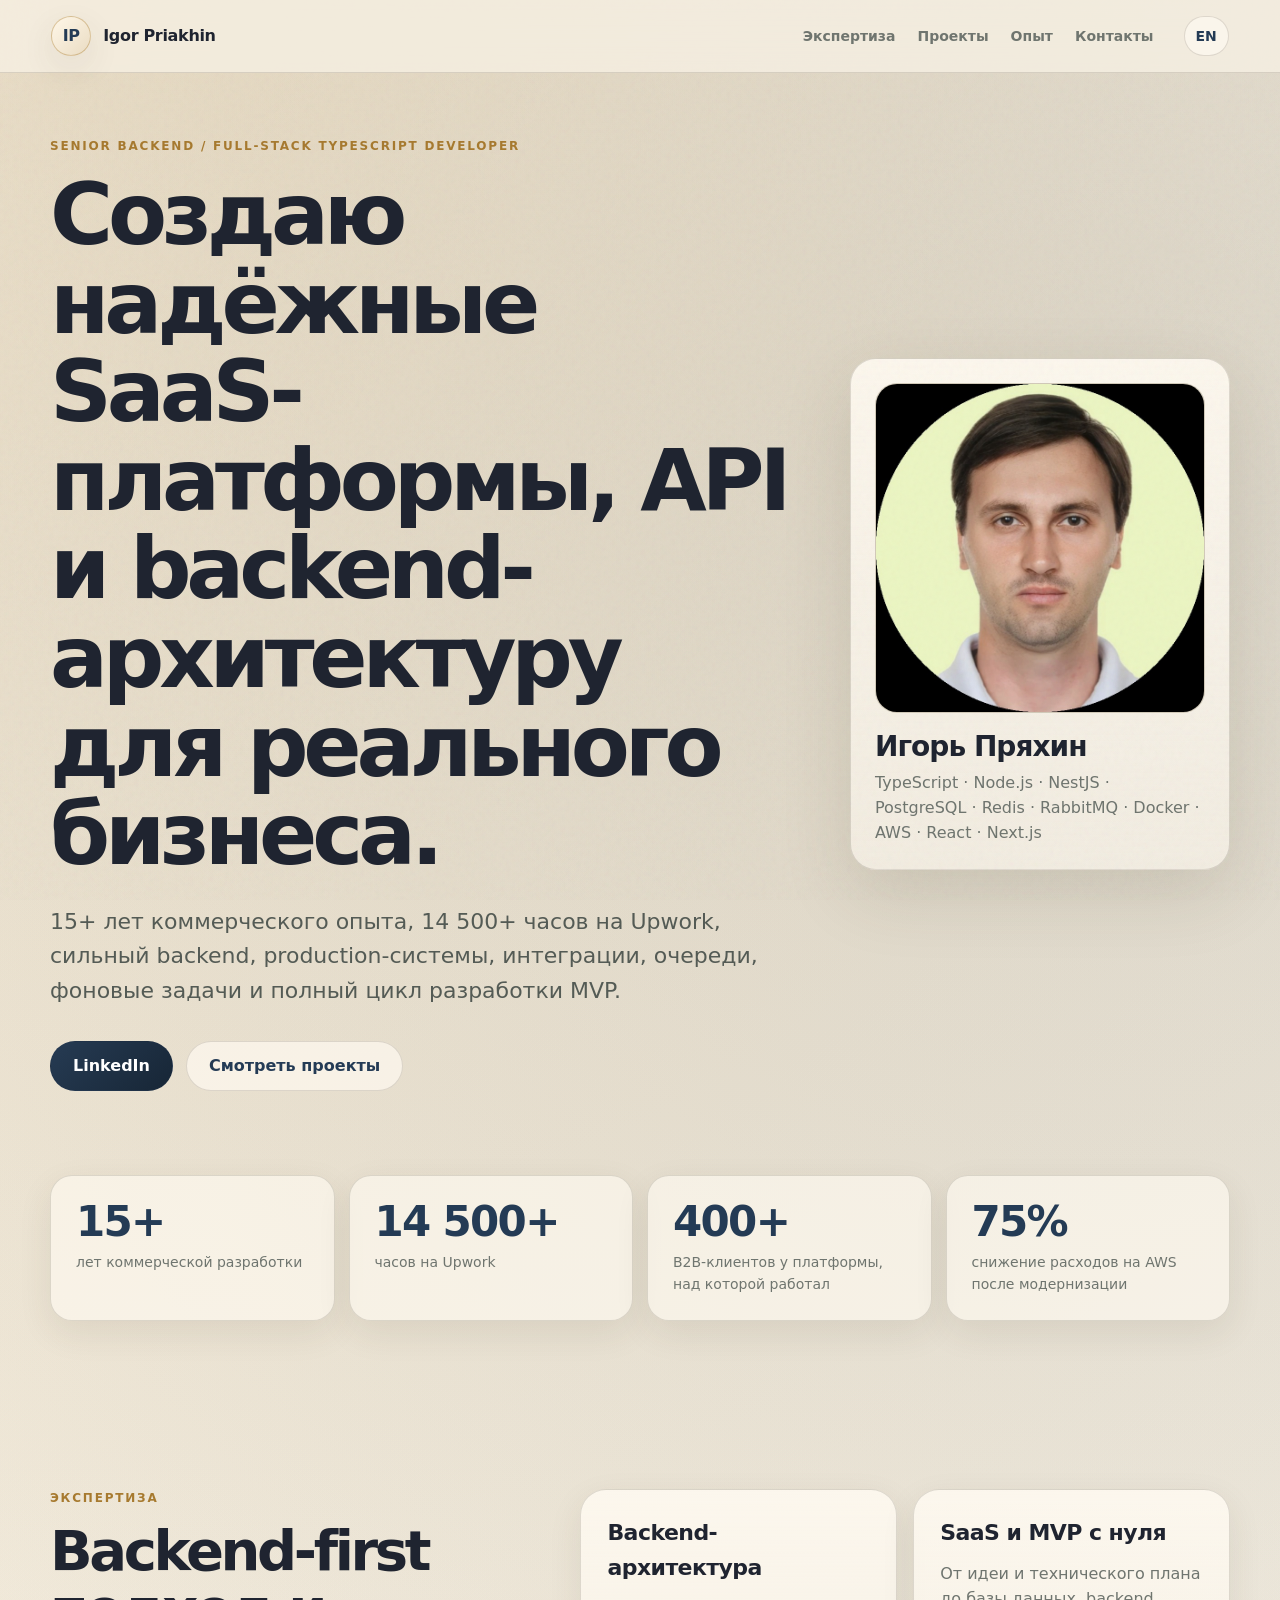
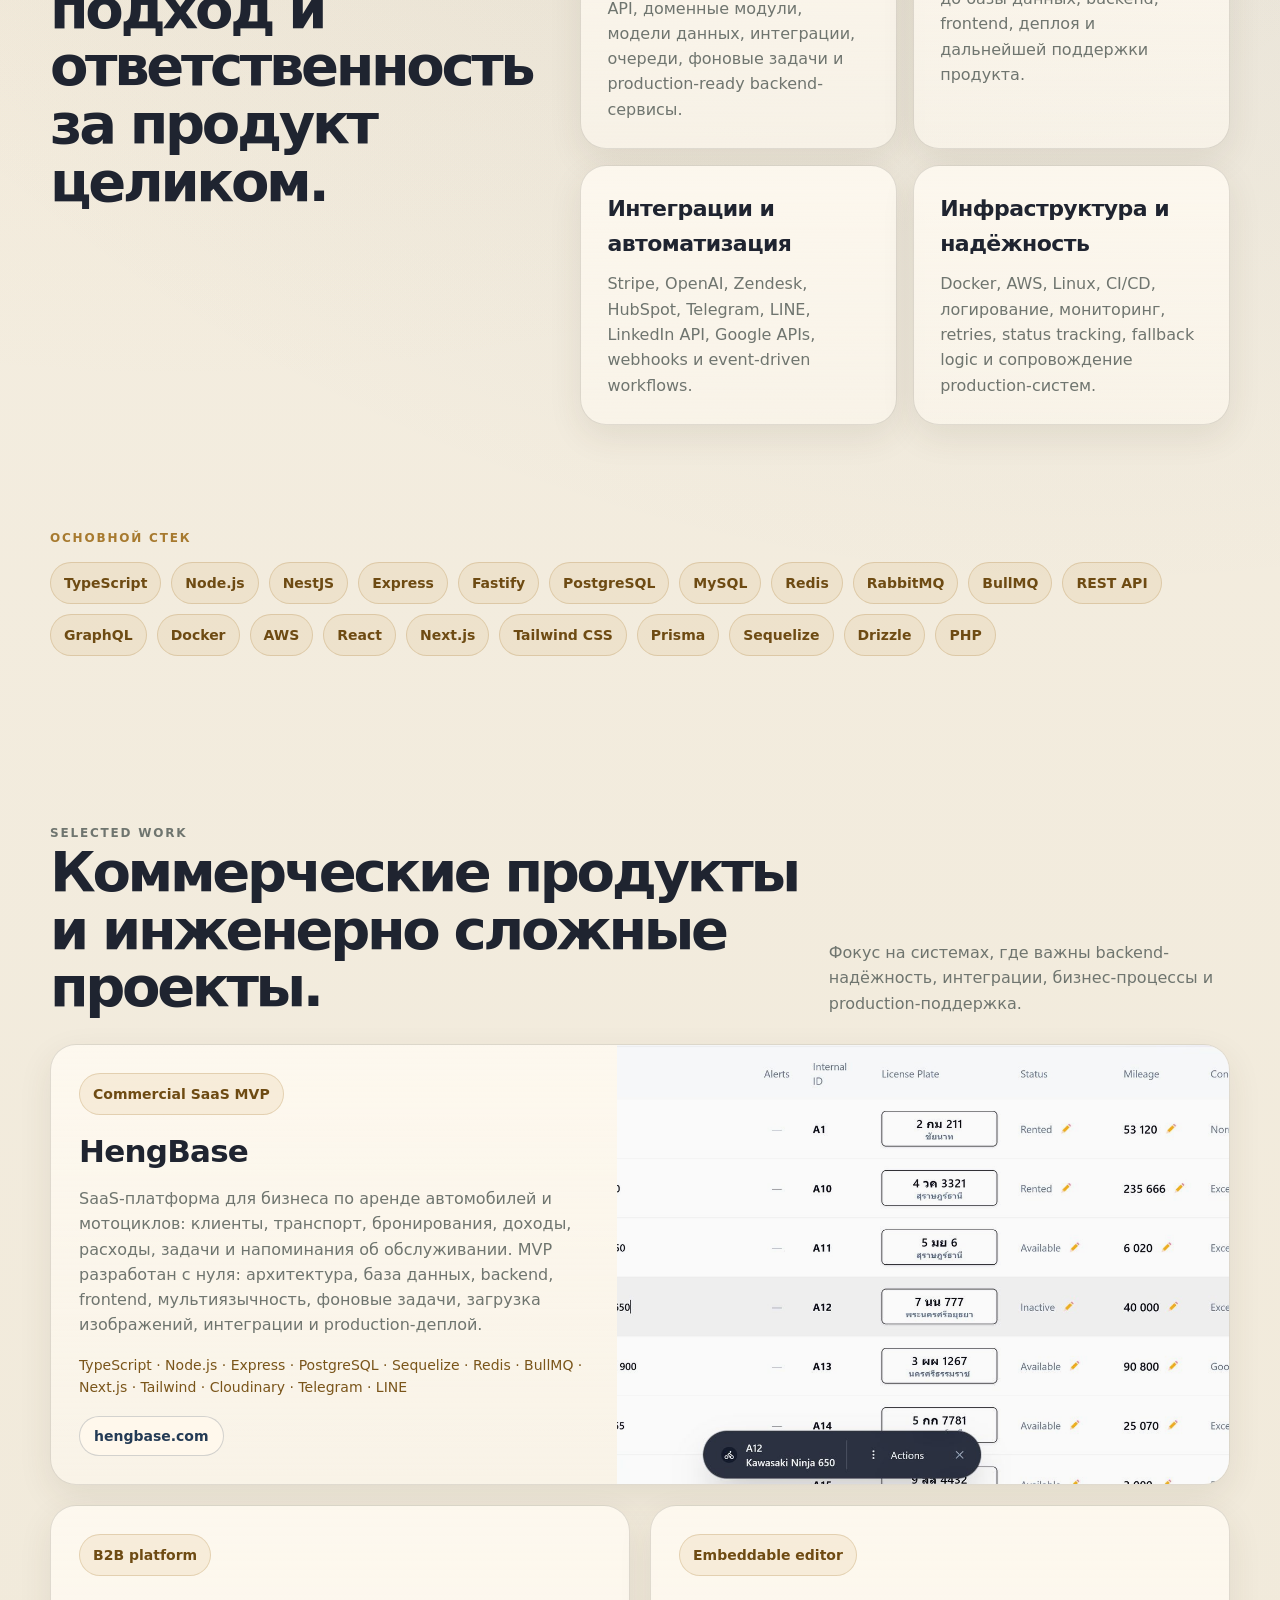
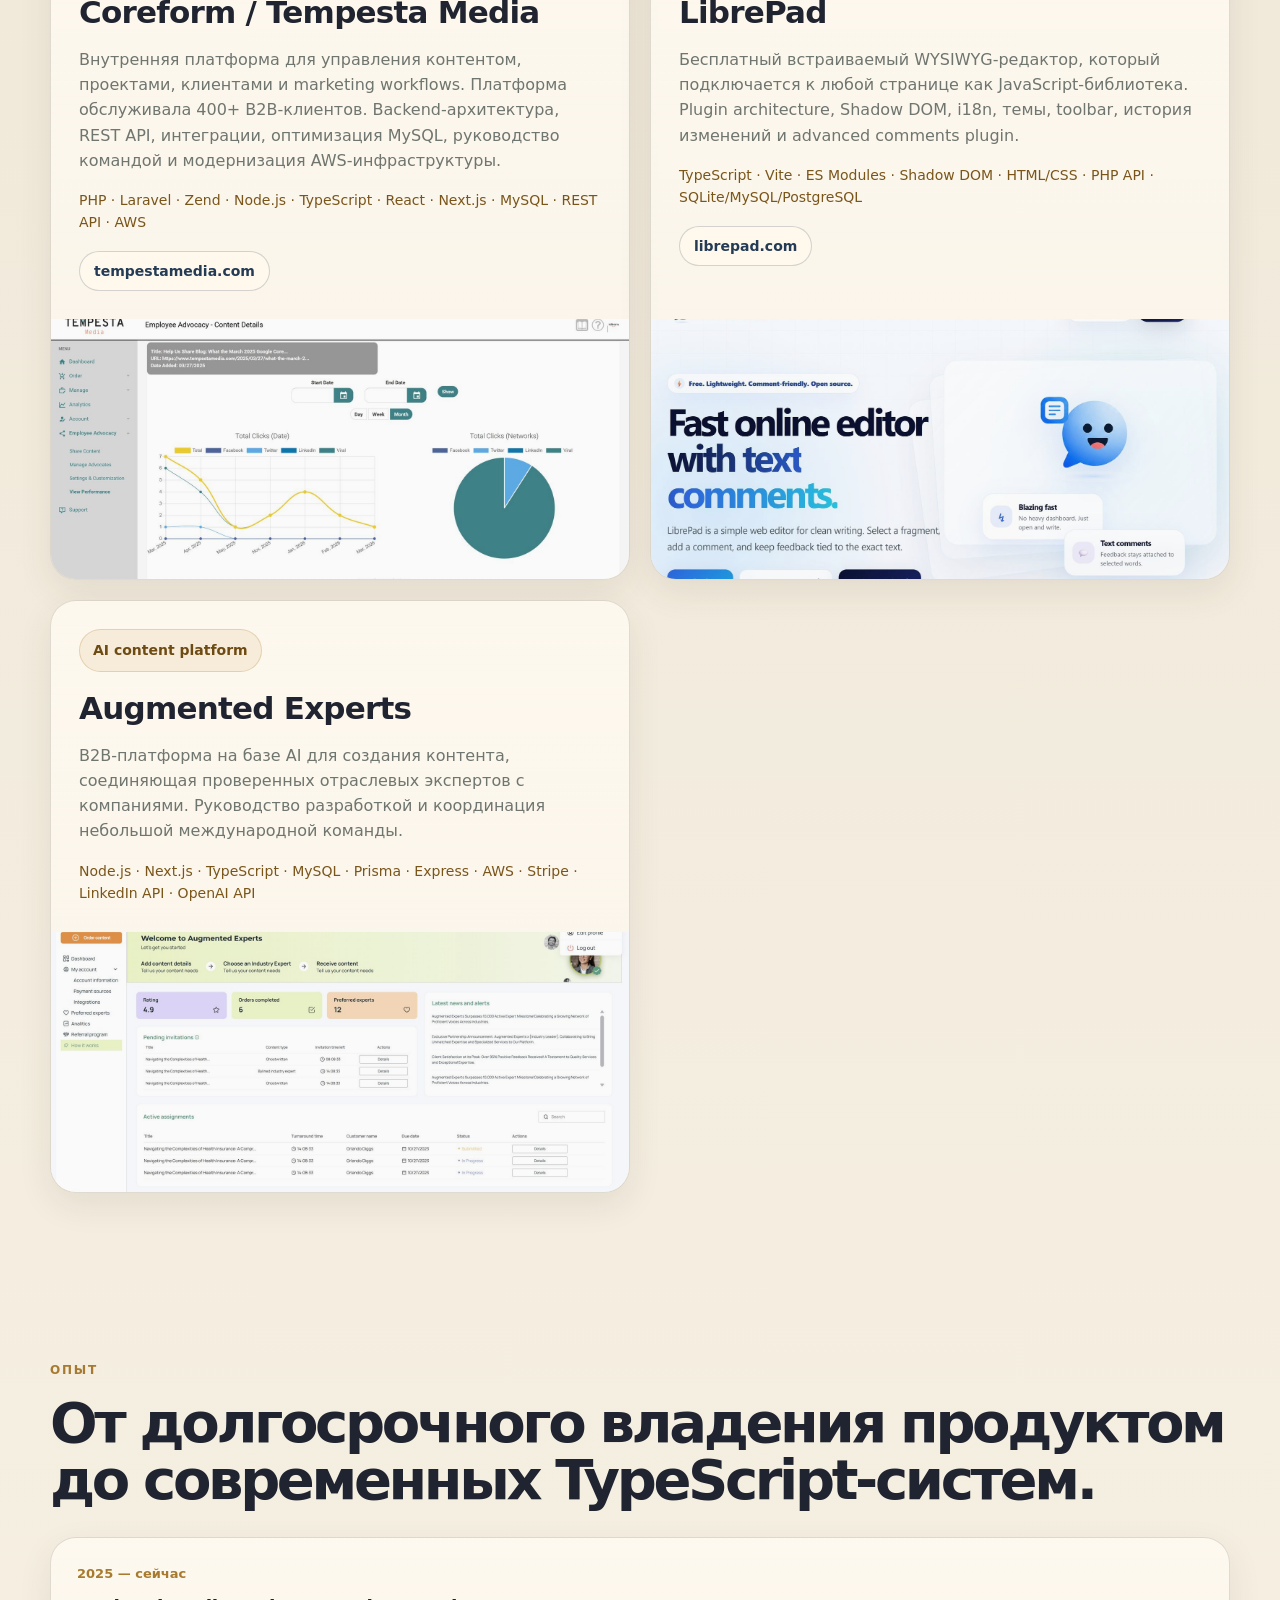
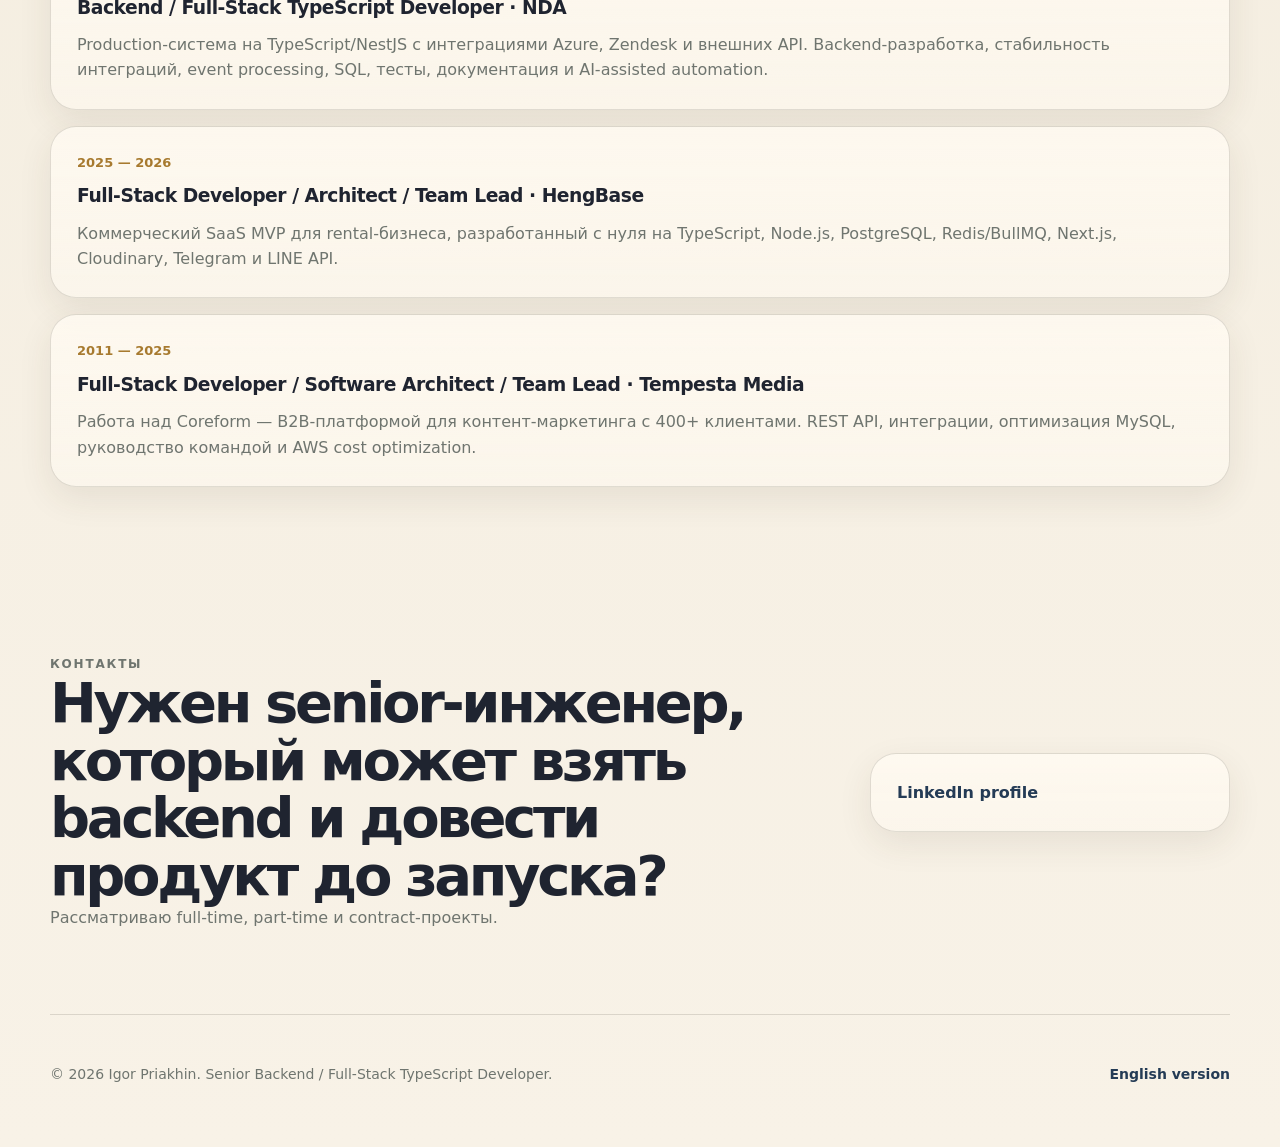
==== index.html @ e327070d "Initial portfolio website" ====
<!doctype html>
<html lang="ru">
<head>
  <meta charset="utf-8" />
  <meta name="viewport" content="width=device-width, initial-scale=1" />
  <title>Игорь Пряхин — Senior Backend / Full-Stack TypeScript Developer</title>
  <meta name="description" content="Senior Backend / Full-Stack TypeScript разработчик: Node.js, NestJS, PostgreSQL, Redis, RabbitMQ, BullMQ, Docker, AWS, React, Next.js. SaaS, MVP, API, интеграции и production-системы." />
  <meta name="keywords" content="Senior Backend Developer, Full-Stack Developer, TypeScript, Node.js, NestJS, PostgreSQL, Redis, RabbitMQ, BullMQ, Docker, AWS, React, Next.js, SaaS, MVP, API integrations" />
  <meta name="author" content="Igor Priakhin" />
  <meta name="robots" content="index, follow" />
  <meta property="og:title" content="Игорь Пряхин — Senior Backend / Full-Stack TypeScript Developer" />
  <meta property="og:description" content="15+ лет опыта. Backend-архитектура, SaaS/MVP, API, интеграции, очереди, фоновые задачи и production-системы." />
  <meta property="og:type" content="website" />
  <meta property="og:locale" content="ru_RU" />
  <meta property="og:image" content="assets/igor-priakhin.jpg" />
  <meta name="twitter:card" content="summary_large_image" />
  <meta name="twitter:title" content="Игорь Пряхин — Senior Backend / Full-Stack TypeScript Developer" />
  <meta name="twitter:description" content="TypeScript, Node.js, NestJS, PostgreSQL, Redis, RabbitMQ/BullMQ, Docker, AWS, React, Next.js." />
  <link rel="alternate" hreflang="ru" href="index.html" />
  <link rel="alternate" hreflang="en" href="en.html" />
  <link rel="icon" href="assets/igor-priakhin.jpg" />
  <link rel="stylesheet" href="styles.css" />
  <script type="application/ld+json">
  {
    "@context": "https://schema.org",
    "@type": "Person",
    "name": "Igor Priakhin",
    "jobTitle": "Senior Backend-Oriented Full-Stack Developer",
    "image": "assets/igor-priakhin.jpg",
    "sameAs": ["https://www.linkedin.com/in/igor-priakhin-916a1a84"],
    "knowsAbout": ["TypeScript", "Node.js", "NestJS", "PostgreSQL", "Redis", "RabbitMQ", "BullMQ", "Docker", "AWS", "React", "Next.js", "SaaS", "API integrations"],
    "url": ""
  }
  </script>
</head>
<body>
  <div class="noise"></div>
  <header class="site-header">
    <a href="#top" class="brand" aria-label="Игорь Пряхин — главная">
      <span class="brand-mark">IP</span>
      <span>Igor Priakhin</span>
    </a>
    <nav class="nav" aria-label="Главная навигация">
      <a href="#expertise">Экспертиза</a>
      <a href="#projects">Проекты</a>
      <a href="#experience">Опыт</a>
      <a href="#contact">Контакты</a>
      <a class="lang-switch" href="en.html" hreflang="en">EN</a>
    </nav>
  </header>

  <main id="top">
    <section class="hero section">
      <div class="hero-copy">
        <p class="eyebrow">Senior Backend / Full-Stack TypeScript Developer</p>
        <h1>Создаю надёжные SaaS-платформы, API и backend-архитектуру для реального бизнеса.</h1>
        <p class="lead">15+ лет коммерческого опыта, 14 500+ часов на Upwork, сильный backend, production-системы, интеграции, очереди, фоновые задачи и полный цикл разработки MVP.</p>
        <div class="hero-actions">
          <a class="btn primary" href="https://www.linkedin.com/in/igor-priakhin-916a1a84" target="_blank" rel="noreferrer">LinkedIn</a>
          <a class="btn secondary" href="#projects">Смотреть проекты</a>
        </div>
      </div>
      <aside class="hero-card" aria-label="Краткий профиль">
        <img src="assets/igor-priakhin.jpg" alt="Игорь Пряхин, Senior Backend / Full-Stack TypeScript Developer" class="portrait" />
        <div>
          <h2>Игорь Пряхин</h2>
          <p>TypeScript · Node.js · NestJS · PostgreSQL · Redis · RabbitMQ · Docker · AWS · React · Next.js</p>
        </div>
      </aside>
    </section>

    <section class="stats section" aria-label="Ключевые достижения">
      <div class="stat"><strong>15+</strong><span>лет коммерческой разработки</span></div>
      <div class="stat"><strong>14 500+</strong><span>часов на Upwork</span></div>
      <div class="stat"><strong>400+</strong><span>B2B-клиентов у платформы, над которой работал</span></div>
      <div class="stat"><strong>75%</strong><span>снижение расходов на AWS после модернизации</span></div>
    </section>

    <section id="expertise" class="section split">
      <div>
        <p class="eyebrow">Экспертиза</p>
        <h2>Backend-first подход и ответственность за продукт целиком.</h2>
      </div>
      <div class="cards two">
        <article class="card"><h3>Backend-архитектура</h3><p>API, доменные модули, модели данных, интеграции, очереди, фоновые задачи и production-ready backend-сервисы.</p></article>
        <article class="card"><h3>SaaS и MVP с нуля</h3><p>От идеи и технического плана до базы данных, backend, frontend, деплоя и дальнейшей поддержки продукта.</p></article>
        <article class="card"><h3>Интеграции и автоматизация</h3><p>Stripe, OpenAI, Zendesk, HubSpot, Telegram, LINE, LinkedIn API, Google APIs, webhooks и event-driven workflows.</p></article>
        <article class="card"><h3>Инфраструктура и надёжность</h3><p>Docker, AWS, Linux, CI/CD, логирование, мониторинг, retries, status tracking, fallback logic и сопровождение production-систем.</p></article>
      </div>
    </section>

    <section class="section stack-section">
      <p class="eyebrow">Основной стек</p>
      <div class="stack-cloud" aria-label="Технологический стек">
        <span>TypeScript</span><span>Node.js</span><span>NestJS</span><span>Express</span><span>Fastify</span><span>PostgreSQL</span><span>MySQL</span><span>Redis</span><span>RabbitMQ</span><span>BullMQ</span><span>REST API</span><span>GraphQL</span><span>Docker</span><span>AWS</span><span>React</span><span>Next.js</span><span>Tailwind CSS</span><span>Prisma</span><span>Sequelize</span><span>Drizzle</span><span>PHP</span>
      </div>
    </section>

    <section id="projects" class="section">
      <div class="section-head">
        <div>
          <p class="eyebrow">Selected work</p>
          <h2>Коммерческие продукты и инженерно сложные проекты.</h2>
        </div>
        <p>Фокус на системах, где важны backend-надёжность, интеграции, бизнес-процессы и production-поддержка.</p>
      </div>

      <div class="project-grid">
        <article class="project-card featured">
          <div class="project-copy">
            <span class="tag">Commercial SaaS MVP</span>
            <h3>HengBase</h3>
            <p>SaaS-платформа для бизнеса по аренде автомобилей и мотоциклов: клиенты, транспорт, бронирования, доходы, расходы, задачи и напоминания об обслуживании. MVP разработан с нуля: архитектура, база данных, backend, frontend, мультиязычность, фоновые задачи, загрузка изображений, интеграции и production-деплой.</p>
            <p class="tech">TypeScript · Node.js · Express · PostgreSQL · Sequelize · Redis · BullMQ · Next.js · Tailwind · Cloudinary · Telegram · LINE</p>
            <div class="project-links"><a class="project-link" href="https://hengbase.com" target="_blank" rel="noreferrer">hengbase.com</a></div>
          </div>
          <button class="project-shot" data-gallery="hengbase" aria-label="Открыть скриншоты HengBase"><img loading="lazy" src="assets/projects/hengbase/01.jpg" alt="Скриншот интерфейса HengBase" /></button>
        </article>

        <article class="project-card">
          <div class="project-copy">
            <span class="tag">B2B platform</span>
            <h3>Coreform / Tempesta Media</h3>
            <p>Внутренняя платформа для управления контентом, проектами, клиентами и marketing workflows. Платформа обслуживала 400+ B2B-клиентов. Backend-архитектура, REST API, интеграции, оптимизация MySQL, руководство командой и модернизация AWS-инфраструктуры.</p>
            <p class="tech">PHP · Laravel · Zend · Node.js · TypeScript · React · Next.js · MySQL · REST API · AWS</p>
            <div class="project-links"><a class="project-link" href="https://tempestamedia.com" target="_blank" rel="noreferrer">tempestamedia.com</a></div>
          </div>
          <button class="project-shot" data-gallery="coreform" aria-label="Открыть скриншоты Coreform"><img loading="lazy" src="assets/projects/coreform/01.jpg" alt="Скриншот интерфейса Coreform / Tempesta Media" /></button>
        </article>

        <article class="project-card">
          <div class="project-copy">
            <span class="tag">Embeddable editor</span>
            <h3>LibrePad</h3>
            <p>Бесплатный встраиваемый WYSIWYG-редактор, который подключается к любой странице как JavaScript-библиотека. Plugin architecture, Shadow DOM, i18n, темы, toolbar, история изменений и advanced comments plugin.</p>
            <p class="tech">TypeScript · Vite · ES Modules · Shadow DOM · HTML/CSS · PHP API · SQLite/MySQL/PostgreSQL</p>
            <div class="project-links"><a class="project-link" href="https://librepad.com" target="_blank" rel="noreferrer">librepad.com</a></div>
          </div>
          <button class="project-shot" data-gallery="librepad" aria-label="Открыть скриншоты LibrePad"><img loading="lazy" src="assets/projects/librepad/01.jpg" alt="Скриншот редактора LibrePad" /></button>
        </article>

        <article class="project-card">
          <div class="project-copy">
            <span class="tag">AI content platform</span>
            <h3>Augmented Experts</h3>
            <p>B2B-платформа на базе AI для создания контента, соединяющая проверенных отраслевых экспертов с компаниями. Руководство разработкой и координация небольшой международной команды.</p>
            <p class="tech">Node.js · Next.js · TypeScript · MySQL · Prisma · Express · AWS · Stripe · LinkedIn API · OpenAI API</p>
          </div>
          <button class="project-shot" data-gallery="augmented" aria-label="Открыть скриншоты Augmented Experts"><img loading="lazy" src="assets/projects/augmented-experts/01.jpg" alt="Скриншот интерфейса Augmented Experts" /></button>
        </article>
      </div>
    </section>

    <section id="experience" class="section timeline-section">
      <p class="eyebrow">Опыт</p>
      <h2>От долгосрочного владения продуктом до современных TypeScript-систем.</h2>
      <div class="timeline">
        <article><time>2025 — сейчас</time><h3>Backend / Full-Stack TypeScript Developer · NDA</h3><p>Production-система на TypeScript/NestJS с интеграциями Azure, Zendesk и внешних API. Backend-разработка, стабильность интеграций, event processing, SQL, тесты, документация и AI-assisted automation.</p></article>
        <article><time>2025 — 2026</time><h3>Full-Stack Developer / Architect / Team Lead · HengBase</h3><p>Коммерческий SaaS MVP для rental-бизнеса, разработанный с нуля на TypeScript, Node.js, PostgreSQL, Redis/BullMQ, Next.js, Cloudinary, Telegram и LINE API.</p></article>
        <article><time>2011 — 2025</time><h3>Full-Stack Developer / Software Architect / Team Lead · Tempesta Media</h3><p>Работа над Coreform — B2B-платформой для контент-маркетинга с 400+ клиентами. REST API, интеграции, оптимизация MySQL, руководство командой и AWS cost optimization.</p></article>
      </div>
    </section>

    <section id="contact" class="section contact">
      <div>
        <p class="eyebrow">Контакты</p>
        <h2>Нужен senior-инженер, который может взять backend и довести продукт до запуска?</h2>
        <p>Рассматриваю full-time, part-time и contract-проекты.</p>
      </div>
      <div class="contact-card">
        <a href="https://www.linkedin.com/in/igor-priakhin-916a1a84" target="_blank" rel="noreferrer">LinkedIn profile</a>
      </div>
    </section>
  </main>

  <footer class="footer">
    <p>© 2026 Igor Priakhin. Senior Backend / Full-Stack TypeScript Developer.</p>
    <p><a href="en.html">English version</a></p>
  </footer>

  <dialog class="gallery" id="gallery">
    <button class="close" id="closeGallery" aria-label="Закрыть галерею">×</button>
    <button class="arrow prev" id="prevShot" aria-label="Предыдущий скриншот">‹</button>
    <img id="galleryImage" alt="Скриншот проекта" />
    <button class="arrow next" id="nextShot" aria-label="Следующий скриншот">›</button>
    <p id="galleryCaption"></p>
  </dialog>

  <script src="script.js"></script>
</body>
</html>
---- styles.css ----
:root{
  --paper:#f6f0e4;
  --paper-2:#fffaf1;
  --ink:#1f2430;
  --muted:#6f756f;
  --soft:#e5dccb;
  --line:rgba(45,38,27,.14);
  --panel:rgba(255,250,241,.78);
  --panel-solid:#fffaf1;
  --gold:#a77a2f;
  --gold-2:#c99a49;
  --blue:#243b55;
  --green:#3d5547;
  --shadow:0 24px 70px rgba(64,52,34,.13);
  --shadow-soft:0 12px 34px rgba(64,52,34,.09);
  --radius:26px;
}
*{box-sizing:border-box}
html{scroll-behavior:smooth}
body{
  margin:0;
  font-family:Inter,ui-sans-serif,system-ui,-apple-system,BlinkMacSystemFont,"Segoe UI",Roboto,Arial,sans-serif;
  color:var(--ink);
  line-height:1.58;
  background:
    radial-gradient(circle at 14% 0%, rgba(201,154,73,.18), transparent 33%),
    radial-gradient(circle at 86% 8%, rgba(36,59,85,.12), transparent 31%),
    linear-gradient(180deg,var(--paper),#f1eadb 55%,#f8f2e7);
}
a{color:inherit;text-decoration:none}
img{max-width:100%}
.noise{position:fixed;inset:0;pointer-events:none;opacity:.045;background-image:url("data:image/svg+xml,%3Csvg viewBox='0 0 256 256' xmlns='http://www.w3.org/2000/svg'%3E%3Cfilter id='n'%3E%3CfeTurbulence type='fractalNoise' baseFrequency='.7' numOctaves='3' stitchTiles='stitch'/%3E%3C/filter%3E%3Crect width='100%25' height='100%25' filter='url(%23n)'/%3E%3C/svg%3E");z-index:5;mix-blend-mode:multiply}.site-header{position:sticky;top:0;z-index:10;display:flex;align-items:center;justify-content:space-between;gap:20px;padding:16px clamp(18px,4vw,64px);background:rgba(246,240,228,.79);backdrop-filter:blur(20px);border-bottom:1px solid var(--line)}.brand{display:flex;align-items:center;gap:12px;font-weight:800;letter-spacing:-.02em}.brand-mark{display:grid;place-items:center;width:40px;height:40px;border:1px solid rgba(167,122,47,.38);border-radius:50%;background:linear-gradient(135deg,#fff7e8,#eadcc3);color:var(--blue);box-shadow:var(--shadow-soft)}.nav{display:flex;align-items:center;gap:22px;color:var(--muted);font-size:14px;font-weight:650}.nav a:hover{color:var(--ink)}.lang-switch{display:inline-flex;align-items:center;gap:7px;margin-left:8px;padding:8px 11px;border:1px solid var(--line);border-radius:999px;background:rgba(255,250,241,.68);color:var(--blue)}.section{width:min(1180px,calc(100% - 40px));margin:0 auto;padding:84px 0}.hero{display:grid;grid-template-columns:minmax(0,1.14fr) 380px;gap:50px;align-items:center;min-height:700px;padding-top:64px}.eyebrow{margin:0 0 14px;color:var(--gold);font-weight:850;letter-spacing:.15em;text-transform:uppercase;font-size:12px}.hero h1,.section h2{margin:0;color:var(--ink);line-height:1.03;letter-spacing:-.06em}.hero h1{font-size:clamp(43px,7vw,86px);max-width:900px}.section h2{font-size:clamp(33px,4.4vw,56px)}.lead{margin:26px 0 0;max-width:760px;color:#545b55;font-size:clamp(18px,1.9vw,22px)}.hero-actions{display:flex;flex-wrap:wrap;gap:13px;margin-top:32px}.btn{display:inline-flex;align-items:center;justify-content:center;min-height:50px;padding:0 22px;border-radius:999px;font-weight:800;border:1px solid var(--line);transition:transform .2s ease,box-shadow .2s ease,background .2s ease}.btn:hover{transform:translateY(-1px);box-shadow:var(--shadow-soft)}.btn.primary{background:linear-gradient(135deg,#263b53,#172636);color:#fff;border-color:rgba(36,59,85,.2)}.btn.secondary{background:rgba(255,250,241,.7);color:var(--blue)}.hero-card{padding:24px;border:1px solid var(--line);border-radius:var(--radius);background:linear-gradient(180deg,rgba(255,250,241,.9),rgba(255,250,241,.58));box-shadow:var(--shadow)}.portrait{display:block;width:100%;aspect-ratio:1/1;object-fit:cover;border-radius:22px;border:1px solid rgba(45,38,27,.12);margin-bottom:20px;background:#e9e1cf}.hero-card h2{font-size:28px;margin:0 0 8px;letter-spacing:-.035em}.hero-card p,.section-head p,.card p,.project-copy p,.timeline p,.contact p{color:var(--muted);margin:0}.stats{display:grid;grid-template-columns:repeat(4,1fr);gap:14px;padding-top:0}.stat{padding:25px;border:1px solid var(--line);border-radius:22px;background:rgba(255,250,241,.64);box-shadow:var(--shadow-soft)}.stat strong{display:block;color:var(--blue);font-size:42px;line-height:1;letter-spacing:-.04em}.stat span{display:block;margin-top:8px;color:var(--muted);font-size:14px}.split{display:grid;grid-template-columns:.84fr 1.16fr;gap:48px}.cards.two{display:grid;grid-template-columns:repeat(2,1fr);gap:16px}.card,.project-card,.timeline article,.contact-card{border:1px solid var(--line);border-radius:var(--radius);background:linear-gradient(180deg,rgba(255,250,241,.86),rgba(255,250,241,.55));box-shadow:var(--shadow-soft)}.card{padding:26px}.card h3,.project-copy h3,.timeline h3{margin:0 0 10px;color:var(--ink);letter-spacing:-.025em}.card h3{font-size:22px}.stack-section{padding-top:20px}.stack-cloud{display:flex;flex-wrap:wrap;gap:10px}.stack-cloud span,.tag{display:inline-flex;padding:9px 13px;border:1px solid rgba(167,122,47,.24);border-radius:999px;color:#6e4b13;background:rgba(201,154,73,.12);font-size:14px;font-weight:700}.section-head{display:flex;justify-content:space-between;align-items:end;gap:28px;margin-bottom:28px}.section-head p{max-width:420px}.project-grid{display:grid;grid-template-columns:repeat(2,1fr);gap:20px}.project-card{overflow:hidden;display:grid;grid-template-rows:auto 260px}.project-card.featured{grid-column:1/-1;grid-template-columns:1fr 1.08fr;grid-template-rows:auto}.project-copy{padding:28px}.project-copy h3{font-size:31px;margin-top:12px}.project-links{display:flex;flex-wrap:wrap;gap:10px;margin-top:18px}.project-link{display:inline-flex;align-items:center;gap:7px;min-height:40px;padding:0 14px;border-radius:999px;border:1px solid rgba(36,59,85,.2);background:#fff8ec;color:var(--blue);font-weight:800;font-size:14px}.project-link:hover{background:#f0e2cb}.project-shot{border:0;padding:0;cursor:pointer;background:#e8dfcd;overflow:hidden}.project-shot img{display:block;width:100%;height:100%;object-fit:cover;transition:transform .6s ease,filter .4s ease;filter:saturate(.92) contrast(.96)}.project-shot:hover img{transform:scale(1.035);filter:saturate(1) contrast(1)}.tech{margin-top:16px!important;color:#7a551a!important;font-size:14px}.timeline{display:grid;gap:16px;margin-top:28px}.timeline article{padding:26px}.timeline time{display:block;color:var(--gold);font-weight:850;font-size:13px;margin-bottom:8px}.contact{display:grid;grid-template-columns:1fr 360px;gap:36px;align-items:center}.contact-card{padding:26px;display:grid;gap:14px}.contact-card a{color:var(--blue);font-weight:850}.contact-card a:hover{color:var(--gold)}.gallery{width:min(1160px,calc(100% - 28px));border:1px solid rgba(45,38,27,.16);border-radius:24px;background:#fffaf1;color:var(--ink);box-shadow:var(--shadow);padding:18px}.gallery::backdrop{background:rgba(31,36,48,.55);backdrop-filter:blur(5px)}.gallery img{width:100%;max-height:78vh;object-fit:contain;border-radius:16px;background:#eee2cf}.gallery p{margin:12px 8px 2px;color:var(--muted)}.close,.arrow{position:absolute;border:1px solid rgba(45,38,27,.18);background:rgba(255,250,241,.92);color:var(--ink);cursor:pointer;box-shadow:var(--shadow-soft)}.close{right:16px;top:16px;width:42px;height:42px;border-radius:50%;font-size:28px}.arrow{top:50%;transform:translateY(-50%);width:48px;height:58px;border-radius:18px;font-size:42px}.arrow.prev{left:16px}.arrow.next{right:16px}.footer{width:min(1180px,calc(100% - 40px));margin:0 auto;padding:34px 0 48px;border-top:1px solid var(--line);color:var(--muted);font-size:14px;display:flex;justify-content:space-between;gap:18px}.footer a{font-weight:800;color:var(--blue)}
@media (max-width:980px){.nav{gap:14px}.hero,.split,.contact,.project-card.featured{grid-template-columns:1fr}.hero{min-height:auto;padding-top:48px}.hero-card{max-width:520px}.stats,.cards.two,.project-grid{grid-template-columns:1fr}.project-card,.project-card.featured{grid-template-rows:auto 225px}.section-head{display:block}.section-head p{margin-top:12px}.hero h1{font-size:46px}.section{padding:58px 0}.site-header{padding-inline:20px}.contact-card{max-width:420px}.footer{display:block}.footer p{margin:8px 0}}
@media (max-width:680px){.nav a:not(.lang-switch){display:none}.hero-actions{display:grid}.btn{width:100%}.stats{gap:10px}.stat{padding:20px}.stat strong{font-size:34px}.project-copy{padding:22px}.project-copy h3{font-size:26px}.gallery{padding:10px}.arrow{display:none}.section{width:min(100% - 28px,1180px)}.site-header{gap:10px}.brand span:last-child{font-size:15px}.hero h1{font-size:40px}.lead{font-size:18px}}
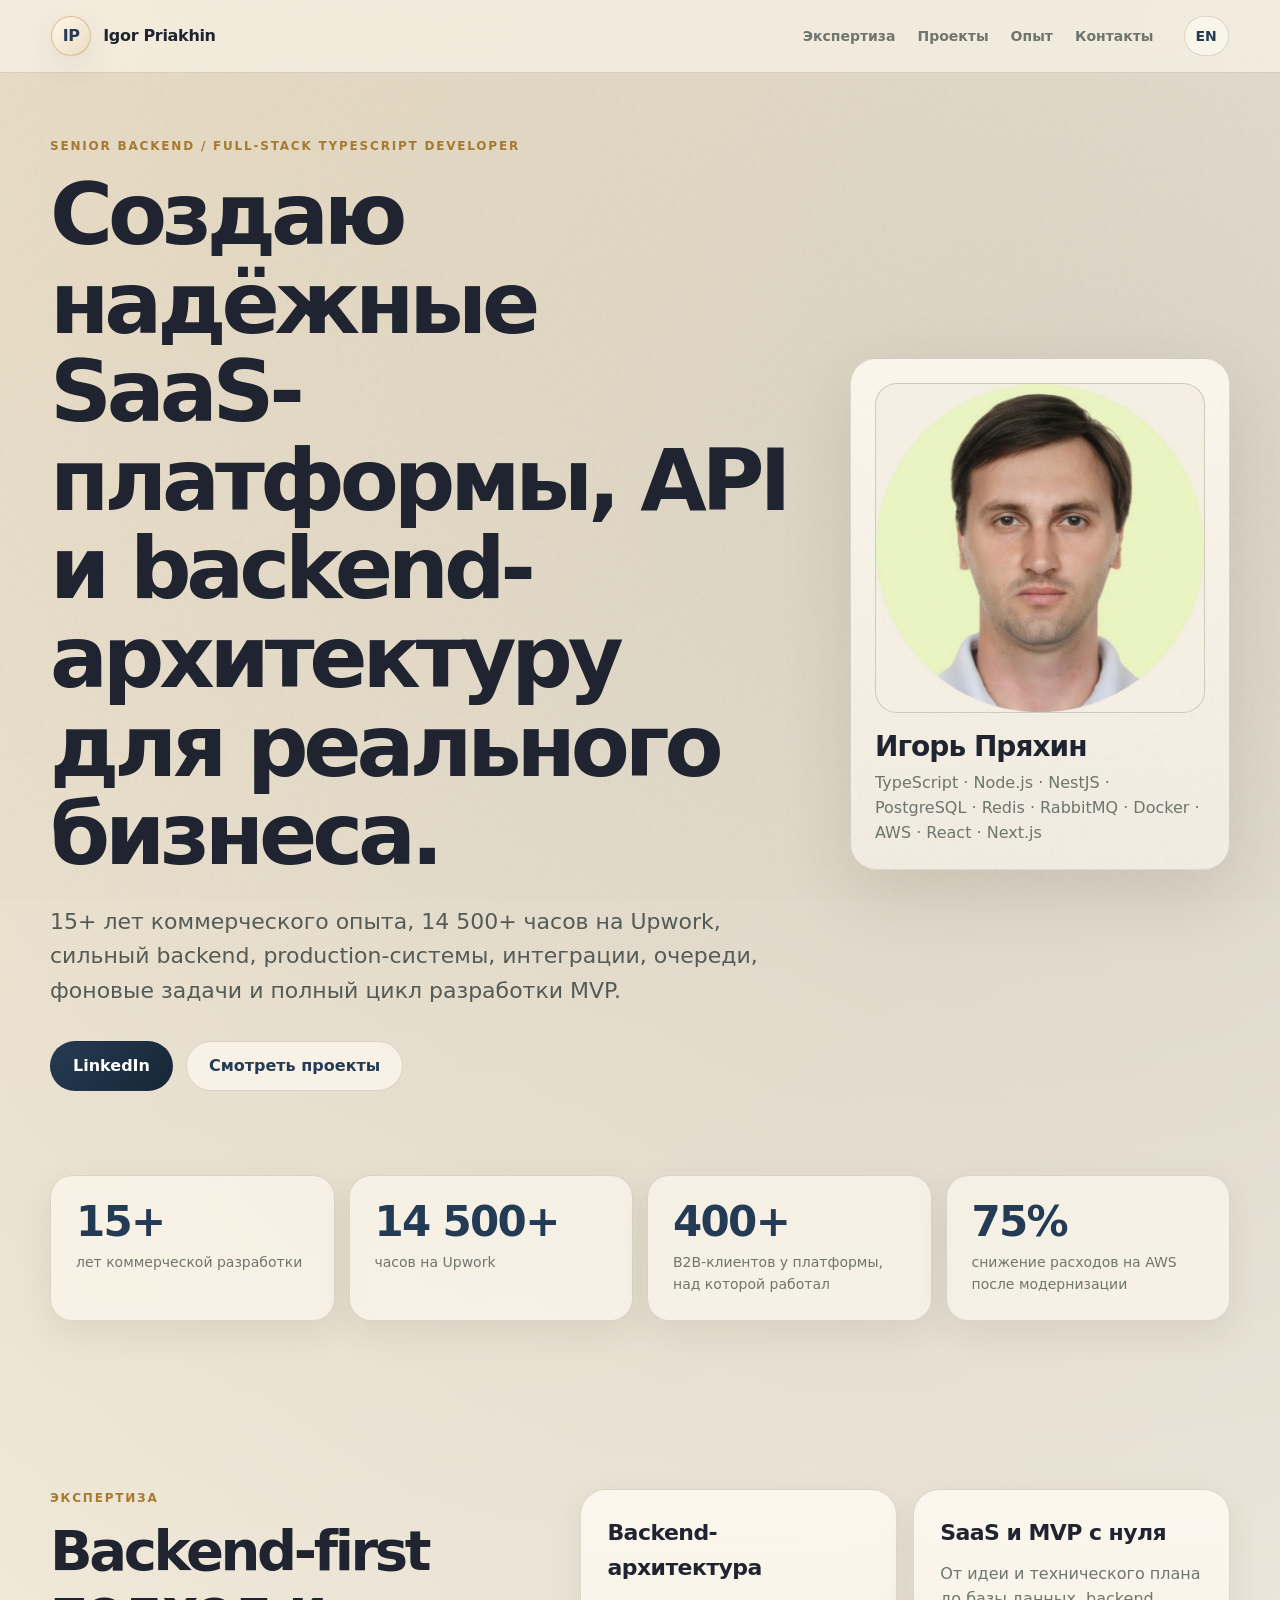
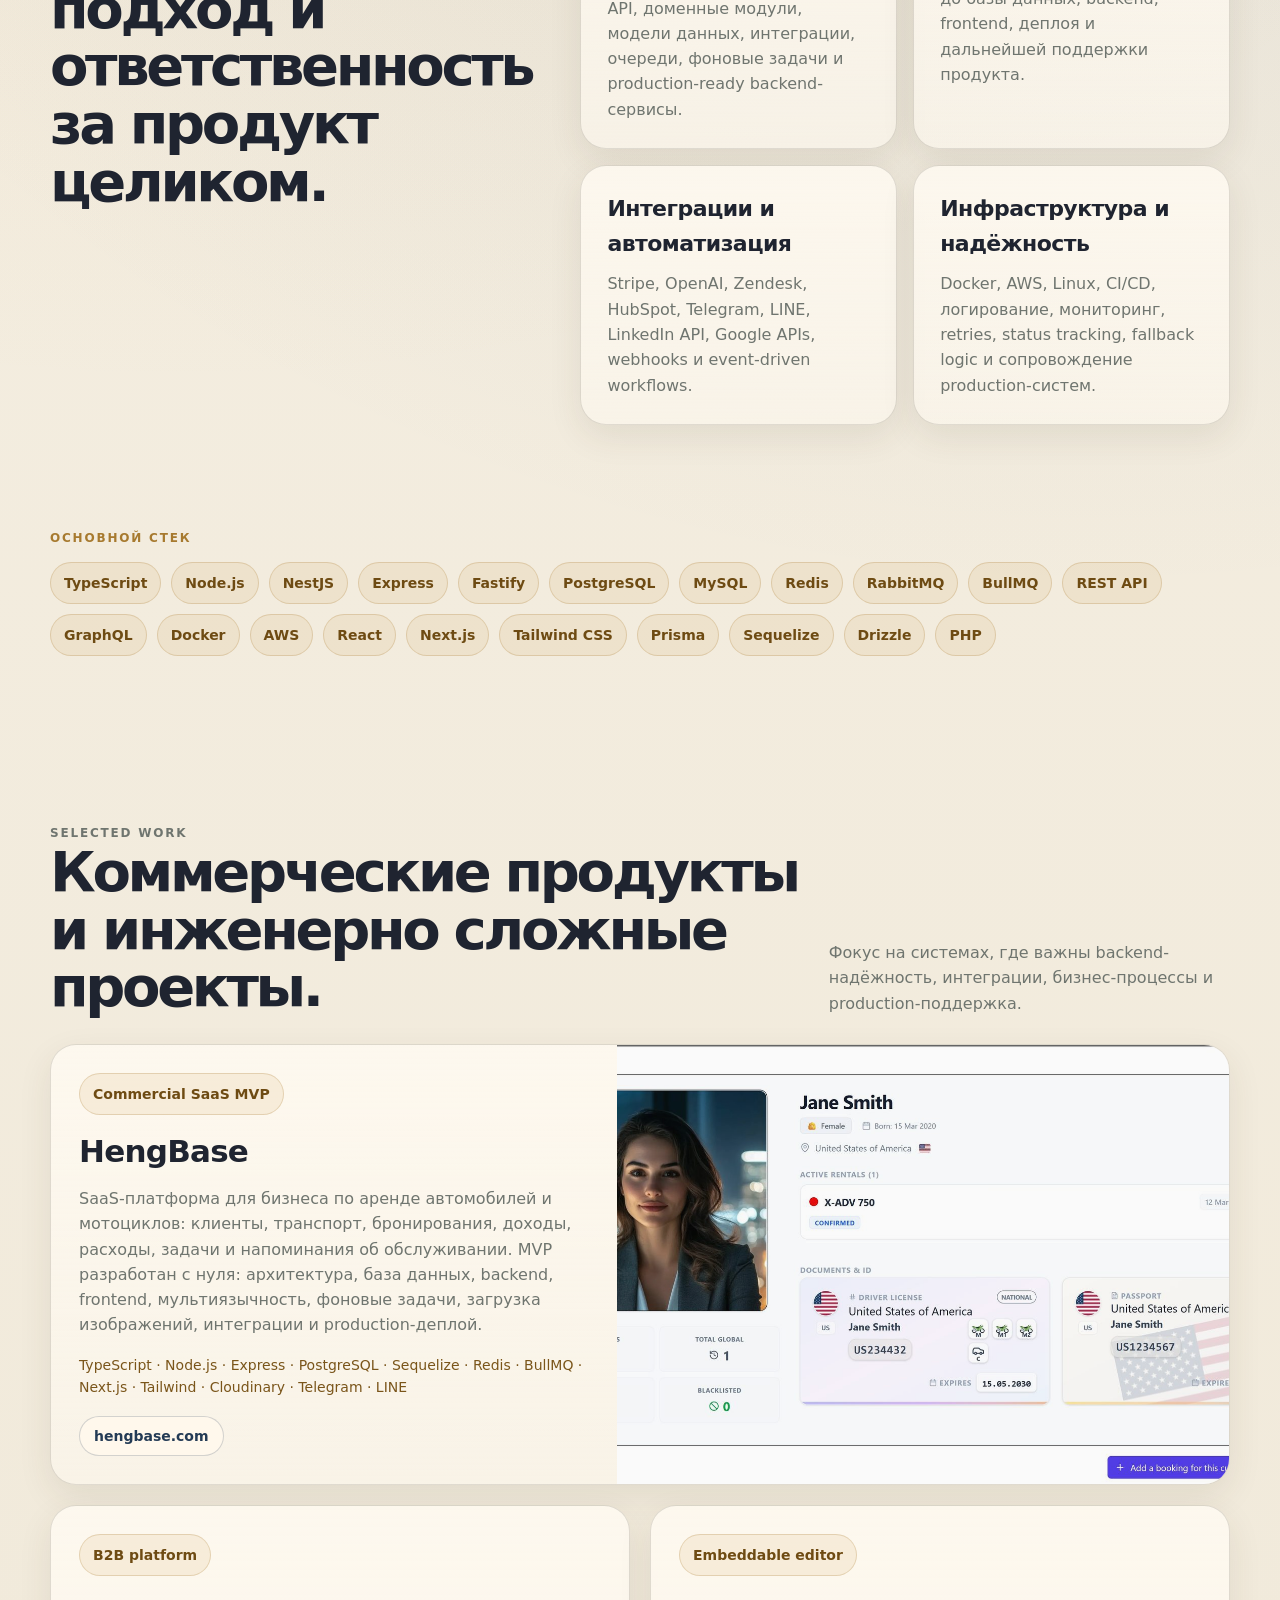
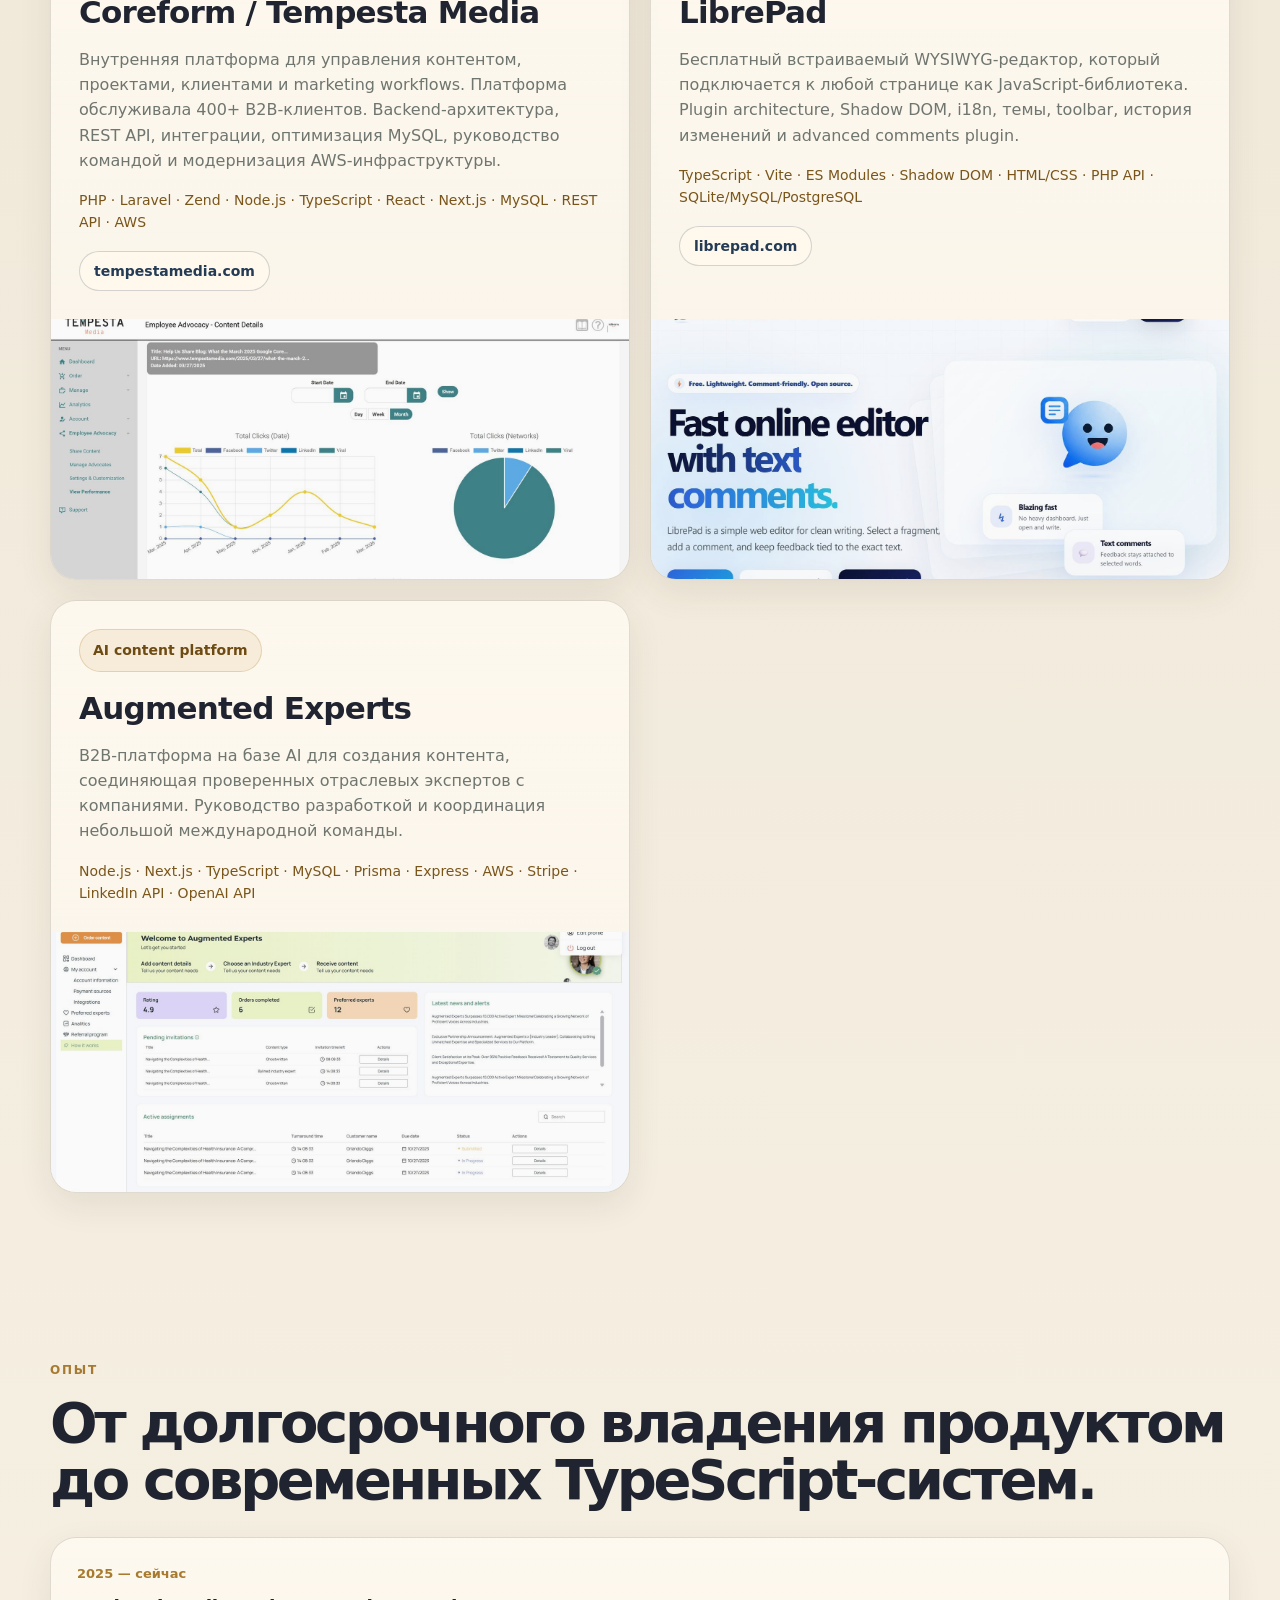
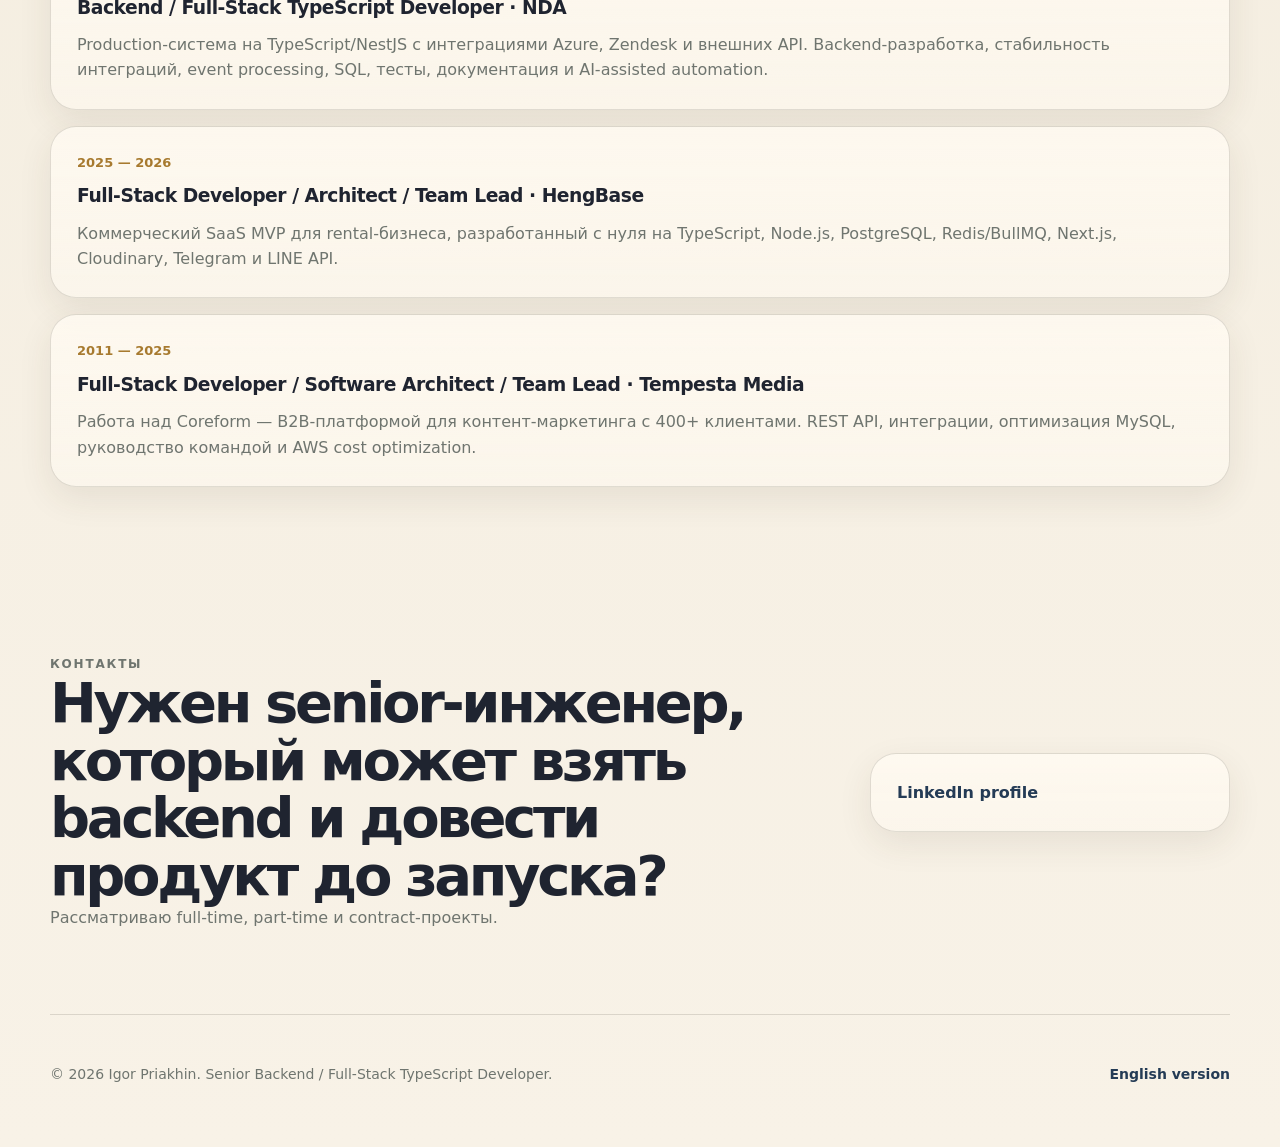
==== commit a4ae0213: "Update SEO URLs and avatar background" ====
--- a/index.html
+++ b/index.html
@@ -11,13 +11,17 @@
   <meta property="og:title" content="Игорь Пряхин — Senior Backend / Full-Stack TypeScript Developer" />
   <meta property="og:description" content="15+ лет опыта. Backend-архитектура, SaaS/MVP, API, интеграции, очереди, фоновые задачи и production-системы." />
   <meta property="og:type" content="website" />
+  <meta property="og:url" content="https://iprahin.github.io/" />
   <meta property="og:locale" content="ru_RU" />
-  <meta property="og:image" content="assets/igor-priakhin.jpg" />
+  <meta property="og:image" content="https://iprahin.github.io/assets/igor-priakhin.jpg" />
   <meta name="twitter:card" content="summary_large_image" />
   <meta name="twitter:title" content="Игорь Пряхин — Senior Backend / Full-Stack TypeScript Developer" />
   <meta name="twitter:description" content="TypeScript, Node.js, NestJS, PostgreSQL, Redis, RabbitMQ/BullMQ, Docker, AWS, React, Next.js." />
-  <link rel="alternate" hreflang="ru" href="index.html" />
-  <link rel="alternate" hreflang="en" href="en.html" />
+  <meta name="twitter:image" content="https://iprahin.github.io/assets/igor-priakhin.jpg" />
+  <link rel="canonical" href="https://iprahin.github.io/" />
+  <link rel="alternate" hreflang="ru" href="https://iprahin.github.io/" />
+  <link rel="alternate" hreflang="en" href="https://iprahin.github.io/en.html" />
+  <link rel="alternate" hreflang="x-default" href="https://iprahin.github.io/" />
   <link rel="icon" href="assets/igor-priakhin.jpg" />
   <link rel="stylesheet" href="styles.css" />
   <script type="application/ld+json">
@@ -26,10 +30,10 @@
     "@type": "Person",
     "name": "Igor Priakhin",
     "jobTitle": "Senior Backend-Oriented Full-Stack Developer",
-    "image": "assets/igor-priakhin.jpg",
+    "image": "https://iprahin.github.io/assets/igor-priakhin.jpg",
     "sameAs": ["https://www.linkedin.com/in/igor-priakhin-916a1a84"],
     "knowsAbout": ["TypeScript", "Node.js", "NestJS", "PostgreSQL", "Redis", "RabbitMQ", "BullMQ", "Docker", "AWS", "React", "Next.js", "SaaS", "API integrations"],
-    "url": ""
+    "url": "https://iprahin.github.io/"
   }
   </script>
 </head>
@@ -114,7 +118,7 @@
             <p class="tech">TypeScript · Node.js · Express · PostgreSQL · Sequelize · Redis · BullMQ · Next.js · Tailwind · Cloudinary · Telegram · LINE</p>
             <div class="project-links"><a class="project-link" href="https://hengbase.com" target="_blank" rel="noreferrer">hengbase.com</a></div>
           </div>
-          <button class="project-shot" data-gallery="hengbase" aria-label="Открыть скриншоты HengBase"><img loading="lazy" src="assets/projects/hengbase/01.jpg" alt="Скриншот интерфейса HengBase" /></button>
+          <button class="project-shot" data-gallery="hengbase" aria-label="Открыть скриншоты HengBase"><img loading="lazy" src="assets/projects/hengbase/05.jpg" alt="Скриншот интерфейса HengBase" /></button>
         </article>
 
         <article class="project-card">
